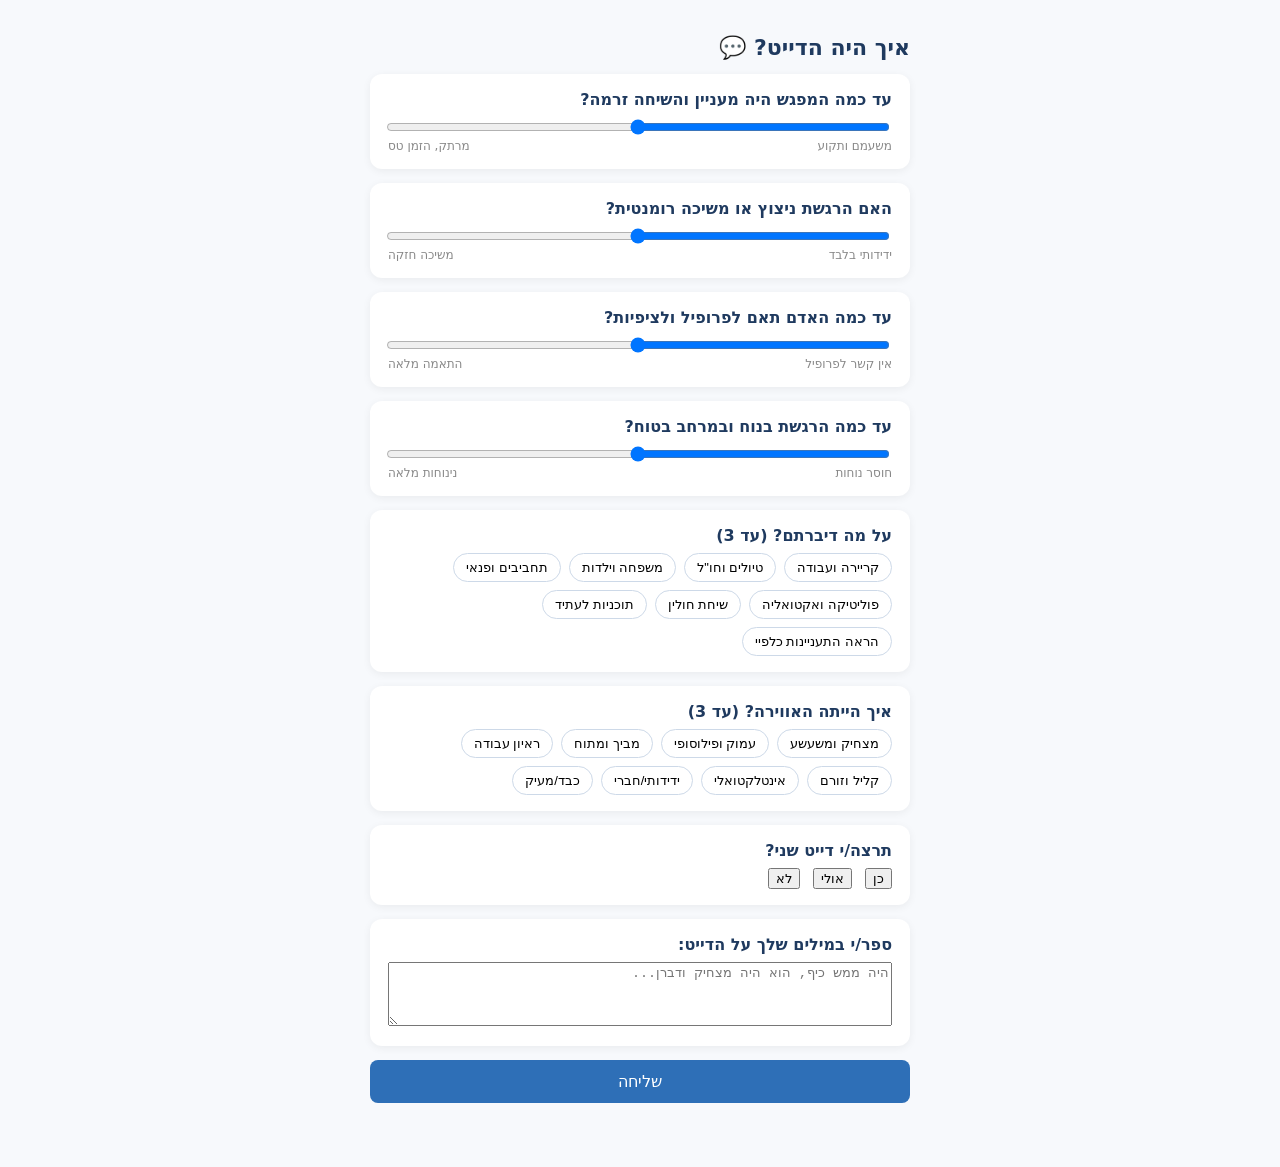
==== questionnaire/vibe_form.html @ 15d303ac "Add A-MORE skeleton: FastAPI pipeline, Chrome extension, Vibe questionnaire, dashboard, evaluation &" ====
<!DOCTYPE html>
<html lang="he" dir="rtl">
<head>
  <meta charset="utf-8" />
  <meta name="viewport" content="width=device-width, initial-scale=1" />
  <title>שאלון Vibe - A-MORE</title>
  <style>
    body { font-family: system-ui, "Segoe UI", sans-serif; max-width: 540px;
           margin: 0 auto; padding: 20px; color: #1f3a5f; background: #f7f9fc; }
    h1 { font-size: 22px; }
    .card { background: #fff; border-radius: 12px; padding: 16px 18px;
            margin-bottom: 14px; box-shadow: 0 2px 8px rgba(0,0,0,.06); }
    label.q { font-weight: 600; display: block; margin-bottom: 8px; }
    input[type="range"] { width: 100%; }
    .ends { display: flex; justify-content: space-between; font-size: 12px; color: #888; }
    .tags { display: flex; flex-wrap: wrap; gap: 8px; }
    .tags button { border: 1px solid #cdd9e8; background: #fff; border-radius: 999px;
                   padding: 6px 12px; cursor: pointer; font-size: 13px; }
    .tags button.on { background: #2e6fb7; color: #fff; border-color: #2e6fb7; }
    textarea { width: 100%; box-sizing: border-box; min-height: 64px; }
    .intent button { margin-inline-end: 8px; }
    #submit { background: #2e6fb7; color: #fff; border: 0; border-radius: 8px;
              padding: 12px 18px; font-size: 16px; cursor: pointer; width: 100%; }
    #status { text-align: center; margin-top: 10px; min-height: 18px; }
  </style>
</head>
<body>
  <h1>איך היה הדייט? 💬</h1>

  <div class="card">
    <label class="q">עד כמה המפגש היה מעניין והשיחה זרמה?</label>
    <input type="range" id="interest_flow" min="0" max="100" value="50" />
    <div class="ends"><span>משעמם ותקוע</span><span>מרתק, הזמן טס</span></div>
  </div>

  <div class="card">
    <label class="q">האם הרגשת ניצוץ או משיכה רומנטית?</label>
    <input type="range" id="attraction" min="0" max="100" value="50" />
    <div class="ends"><span>ידידותי בלבד</span><span>משיכה חזקה</span></div>
  </div>

  <div class="card">
    <label class="q">עד כמה האדם תאם לפרופיל ולציפיות?</label>
    <input type="range" id="reality_match" min="0" max="100" value="50" />
    <div class="ends"><span>אין קשר לפרופיל</span><span>התאמה מלאה</span></div>
  </div>

  <div class="card">
    <label class="q">עד כמה הרגשת בנוח ובמרחב בטוח?</label>
    <input type="range" id="comfort" min="0" max="100" value="50" />
    <div class="ends"><span>חוסר נוחות</span><span>נינוחות מלאה</span></div>
  </div>

  <div class="card">
    <label class="q">על מה דיברתם? (עד 3)</label>
    <div class="tags" id="topic_tags"></div>
  </div>

  <div class="card">
    <label class="q">איך הייתה האווירה? (עד 3)</label>
    <div class="tags" id="vibe_tags"></div>
  </div>

  <div class="card intent">
    <label class="q">תרצה/י דייט שני?</label>
    <button data-intent="yes">כן</button>
    <button data-intent="maybe">אולי</button>
    <button data-intent="no">לא</button>
  </div>

  <div class="card">
    <label class="q">ספר/י במילים שלך על הדייט:</label>
    <textarea id="free_text" placeholder="היה ממש כיף, הוא היה מצחיק ודברן..."></textarea>
  </div>

  <button id="submit">שליחה</button>
  <p id="status"></p>

  <script src="vibe_form.js"></script>
</body>
</html>
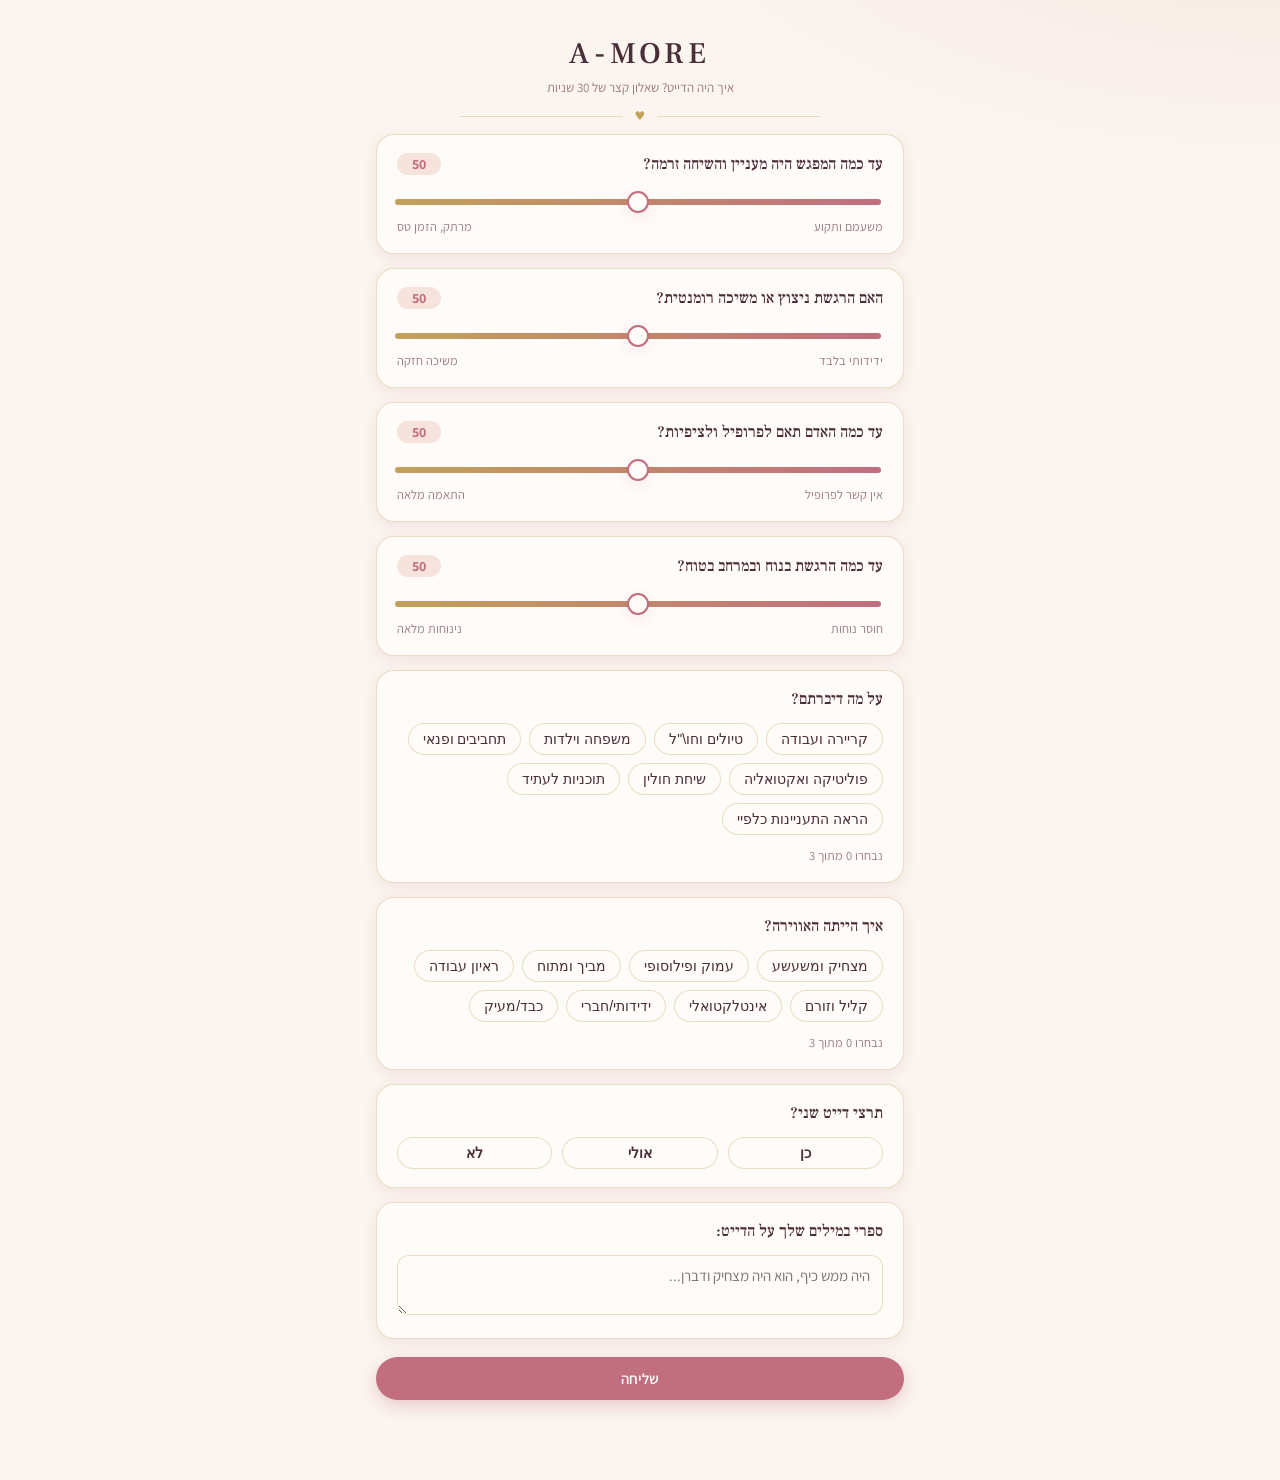
==== commit bf3a8885: "feat(questionnaire): restyle in vintage rose-gold theme, live slider values and clearer tags" ====
--- a/questionnaire/vibe_form.html
+++ b/questionnaire/vibe_form.html
@@ -3,78 +3,92 @@
 <head>
   <meta charset="utf-8" />
   <meta name="viewport" content="width=device-width, initial-scale=1" />
-  <title>שאלון Vibe - A-MORE</title>
+  <title>שאלון Vibe — A-MORE</title>
+
+  <link rel="preconnect" href="https://fonts.googleapis.com" />
+  <link rel="preconnect" href="https://fonts.gstatic.com" crossorigin />
+  <link href="https://fonts.googleapis.com/css2?family=Assistant:wght@400;600;700&family=Frank+Ruhl+Libre:wght@400;500;700&display=swap" rel="stylesheet" />
+
+  <link rel="stylesheet" href="../assets/theme.css" />
   <style>
-    body { font-family: system-ui, "Segoe UI", sans-serif; max-width: 540px;
-           margin: 0 auto; padding: 20px; color: #1f3a5f; background: #f7f9fc; }
-    h1 { font-size: 22px; }
-    .card { background: #fff; border-radius: 12px; padding: 16px 18px;
-            margin-bottom: 14px; box-shadow: 0 2px 8px rgba(0,0,0,.06); }
-    label.q { font-weight: 600; display: block; margin-bottom: 8px; }
-    input[type="range"] { width: 100%; }
-    .ends { display: flex; justify-content: space-between; font-size: 12px; color: #888; }
+    main { max-width: 560px; margin: 0 auto; padding: 4px 16px 36px; }
+    .card { margin-bottom: 14px; }
+    .q { font-family: var(--serif); font-weight: 500; font-size: 16px; color: var(--ink);
+         display: flex; align-items: center; justify-content: space-between; gap: 10px; margin-bottom: 14px; }
+    .val { font-family: var(--sans); font-weight: 700; font-size: 14px; color: var(--rose);
+           background: var(--blush); border-radius: var(--r-pill); padding: 2px 12px; min-width: 44px; text-align: center; }
+    .ends { display: flex; justify-content: space-between; font-size: 12.5px; color: var(--mauve); margin-top: 8px; }
     .tags { display: flex; flex-wrap: wrap; gap: 8px; }
-    .tags button { border: 1px solid #cdd9e8; background: #fff; border-radius: 999px;
-                   padding: 6px 12px; cursor: pointer; font-size: 13px; }
-    .tags button.on { background: #2e6fb7; color: #fff; border-color: #2e6fb7; }
-    textarea { width: 100%; box-sizing: border-box; min-height: 64px; }
-    .intent button { margin-inline-end: 8px; }
-    #submit { background: #2e6fb7; color: #fff; border: 0; border-radius: 8px;
-              padding: 12px 18px; font-size: 16px; cursor: pointer; width: 100%; }
-    #status { text-align: center; margin-top: 10px; min-height: 18px; }
+    .counter { font-size: 12.5px; color: var(--mauve); margin-top: 12px; }
+    .intent-row { display: flex; gap: 10px; }
+    .intent-row .pill { flex: 1; text-align: center; font-weight: 600; }
+    #submit { width: 100%; margin-top: 4px; }
+    #status { text-align: center; margin-top: 12px; min-height: 18px; font-size: 14px; }
+    #status.ok { color: var(--rose-deep); }
+    #status.err { color: #9b3b46; }
   </style>
 </head>
 <body>
-  <h1>איך היה הדייט? 💬</h1>
+  <header class="amore-header">
+    <h1 class="amore-wordmark">A-MORE</h1>
+    <p class="amore-tagline">איך היה הדייט? שאלון קצר של 30 שניות</p>
+    <div class="rule"><span class="heart">&#9829;</span></div>
+  </header>
 
-  <div class="card">
-    <label class="q">עד כמה המפגש היה מעניין והשיחה זרמה?</label>
-    <input type="range" id="interest_flow" min="0" max="100" value="50" />
-    <div class="ends"><span>משעמם ותקוע</span><span>מרתק, הזמן טס</span></div>
-  </div>
+  <main>
+    <div class="card">
+      <label class="q" for="interest_flow">עד כמה המפגש היה מעניין והשיחה זרמה?<span class="val" id="interest_flow_val">50</span></label>
+      <input type="range" class="vas" id="interest_flow" min="0" max="100" value="50" />
+      <div class="ends"><span>משעמם ותקוע</span><span>מרתק, הזמן טס</span></div>
+    </div>
 
-  <div class="card">
-    <label class="q">האם הרגשת ניצוץ או משיכה רומנטית?</label>
-    <input type="range" id="attraction" min="0" max="100" value="50" />
-    <div class="ends"><span>ידידותי בלבד</span><span>משיכה חזקה</span></div>
-  </div>
+    <div class="card">
+      <label class="q" for="attraction">האם הרגשת ניצוץ או משיכה רומנטית?<span class="val" id="attraction_val">50</span></label>
+      <input type="range" class="vas" id="attraction" min="0" max="100" value="50" />
+      <div class="ends"><span>ידידותי בלבד</span><span>משיכה חזקה</span></div>
+    </div>
 
-  <div class="card">
-    <label class="q">עד כמה האדם תאם לפרופיל ולציפיות?</label>
-    <input type="range" id="reality_match" min="0" max="100" value="50" />
-    <div class="ends"><span>אין קשר לפרופיל</span><span>התאמה מלאה</span></div>
-  </div>
+    <div class="card">
+      <label class="q" for="reality_match">עד כמה האדם תאם לפרופיל ולציפיות?<span class="val" id="reality_match_val">50</span></label>
+      <input type="range" class="vas" id="reality_match" min="0" max="100" value="50" />
+      <div class="ends"><span>אין קשר לפרופיל</span><span>התאמה מלאה</span></div>
+    </div>
 
-  <div class="card">
-    <label class="q">עד כמה הרגשת בנוח ובמרחב בטוח?</label>
-    <input type="range" id="comfort" min="0" max="100" value="50" />
-    <div class="ends"><span>חוסר נוחות</span><span>נינוחות מלאה</span></div>
-  </div>
+    <div class="card">
+      <label class="q" for="comfort">עד כמה הרגשת בנוח ובמרחב בטוח?<span class="val" id="comfort_val">50</span></label>
+      <input type="range" class="vas" id="comfort" min="0" max="100" value="50" />
+      <div class="ends"><span>חוסר נוחות</span><span>נינוחות מלאה</span></div>
+    </div>
 
-  <div class="card">
-    <label class="q">על מה דיברתם? (עד 3)</label>
-    <div class="tags" id="topic_tags"></div>
-  </div>
+    <div class="card">
+      <label class="q">על מה דיברתם?</label>
+      <div class="tags" id="topic_tags"></div>
+      <div class="counter" id="topic_counter"></div>
+    </div>
 
-  <div class="card">
-    <label class="q">איך הייתה האווירה? (עד 3)</label>
-    <div class="tags" id="vibe_tags"></div>
-  </div>
+    <div class="card">
+      <label class="q">איך הייתה האווירה?</label>
+      <div class="tags" id="vibe_tags"></div>
+      <div class="counter" id="vibe_counter"></div>
+    </div>
 
-  <div class="card intent">
-    <label class="q">תרצה/י דייט שני?</label>
-    <button data-intent="yes">כן</button>
-    <button data-intent="maybe">אולי</button>
-    <button data-intent="no">לא</button>
-  </div>
+    <div class="card">
+      <label class="q">תרצי דייט שני?</label>
+      <div class="intent-row">
+        <button class="pill" data-intent="yes">כן</button>
+        <button class="pill" data-intent="maybe">אולי</button>
+        <button class="pill" data-intent="no">לא</button>
+      </div>
+    </div>
 
-  <div class="card">
-    <label class="q">ספר/י במילים שלך על הדייט:</label>
-    <textarea id="free_text" placeholder="היה ממש כיף, הוא היה מצחיק ודברן..."></textarea>
-  </div>
+    <div class="card">
+      <label class="q" for="free_text">ספרי במילים שלך על הדייט:</label>
+      <textarea id="free_text" placeholder="היה ממש כיף, הוא היה מצחיק ודברן..."></textarea>
+    </div>
 
-  <button id="submit">שליחה</button>
-  <p id="status"></p>
+    <button id="submit" class="btn btn-rose">שליחה</button>
+    <p id="status"></p>
+  </main>
 
   <script src="vibe_form.js"></script>
 </body>
--- a/assets/theme.css
+++ b/assets/theme.css
@@ -0,0 +1,218 @@
+/* A-MORE shared design language — a "vintage love letter": warm ivory paper,
+   antique-gold hairlines, dusty rose, deep-plum ink. Imported by the dashboard
+   and the questionnaire; the extension popup mirrors these same values. The two
+   fonts (Frank Ruhl Libre for display, Assistant for body) are loaded with a
+   <link> in each page so both Hebrew and Latin text share one voice. */
+
+:root {
+  /* palette — 6 colors */
+  --ivory: #fbf4ef;          /* page background, warm paper */
+  --blush: #f6e3dc;          /* soft pink surface tint */
+  --surface: #fffbf8;        /* card surface, warm white */
+  --rose: #c16e7f;           /* primary action / accent */
+  --rose-deep: #a0506a;      /* hover / pressed */
+  --gold: #c2a15a;           /* antique-gold accent + hairlines */
+  --gold-line: rgba(194, 161, 90, 0.34);
+  --ink: #4a2e3a;            /* text, deep plum (softer than black) */
+  --mauve: #9a7c86;          /* secondary / muted text */
+  --slate: #7e8ba3;          /* cool tone, used only for negative data */
+
+  /* type */
+  --serif: "Frank Ruhl Libre", Georgia, "Times New Roman", serif;
+  --sans: "Assistant", system-ui, -apple-system, "Segoe UI", sans-serif;
+
+  /* shape + depth */
+  --r: 18px;
+  --r-sm: 12px;
+  --r-pill: 999px;
+  --shadow: 0 10px 30px rgba(160, 80, 106, 0.10);
+  --shadow-sm: 0 4px 14px rgba(160, 80, 106, 0.10);
+}
+
+* { box-sizing: border-box; }
+
+body {
+  margin: 0;
+  font-family: var(--sans);
+  color: var(--ink);
+  background:
+    radial-gradient(1100px 560px at 100% -12%, var(--blush), transparent 60%),
+    var(--ivory);
+  -webkit-font-smoothing: antialiased;
+}
+
+/* ---- page header / wordmark ---------------------------------------------- */
+.amore-header { text-align: center; padding: 34px 20px 8px; }
+.amore-wordmark {
+  font-family: var(--serif);
+  font-weight: 500;
+  letter-spacing: 0.14em;
+  font-size: 30px;
+  margin: 0;
+  color: var(--ink);
+}
+.amore-tagline { font-size: 13px; color: var(--mauve); margin: 6px 0 0; }
+
+/* ---- signature element: gold hairline divider with a centered heart ------ */
+.rule {
+  display: flex;
+  align-items: center;
+  gap: 12px;
+  max-width: 360px;
+  margin: 14px auto 0;
+  color: var(--gold);
+}
+.rule::before, .rule::after {
+  content: "";
+  flex: 1;
+  height: 1px;
+  background: var(--gold-line);
+}
+.rule .heart { font-size: 12px; line-height: 1; }
+
+/* ---- cards --------------------------------------------------------------- */
+.card {
+  background: var(--surface);
+  border: 1px solid var(--gold-line);
+  border-radius: var(--r);
+  padding: 18px 20px;
+  box-shadow: var(--shadow-sm);
+}
+.card-title {
+  font-family: var(--serif);
+  font-weight: 500;
+  font-size: 17px;
+  color: var(--ink);
+  margin: 0 0 14px;
+  display: flex;
+  align-items: center;
+  gap: 8px;
+}
+.card-title::before { content: "\276E"; color: var(--gold); font-size: 13px; }
+
+/* ---- buttons ------------------------------------------------------------- */
+.btn {
+  font-family: var(--sans);
+  font-size: 15px;
+  font-weight: 600;
+  border: 0;
+  border-radius: var(--r-pill);
+  padding: 12px 22px;
+  cursor: pointer;
+  transition: transform 0.08s ease, background 0.2s ease;
+}
+.btn:active { transform: scale(0.98); }
+.btn-rose {
+  background: var(--rose);
+  color: #fff;
+  box-shadow: 0 6px 16px rgba(193, 110, 127, 0.30);
+}
+.btn-rose:hover { background: var(--rose-deep); }
+.btn-ghost {
+  background: transparent;
+  color: var(--rose-deep);
+  border: 1px solid var(--gold-line);
+}
+.btn-ghost:hover { background: var(--blush); }
+
+/* ---- insight list (love-letter style) ------------------------------------ */
+.insights { list-style: none; margin: 0; padding: 0; }
+.insights li {
+  position: relative;
+  padding-inline-start: 24px;
+  margin-bottom: 10px;
+  line-height: 1.6;
+  font-size: 15px;
+}
+.insights li::before {
+  content: "\2665";                 /* heart */
+  position: absolute;
+  inset-inline-start: 0;
+  top: 1px;
+  color: var(--rose);
+  font-size: 13px;
+}
+
+/* ---- selectable tag pills ------------------------------------------------ */
+.pill {
+  border: 1px solid var(--gold-line);
+  background: var(--surface);
+  color: var(--ink);
+  border-radius: var(--r-pill);
+  padding: 7px 14px;
+  font-size: 14px;
+  cursor: pointer;
+  transition: border-color 0.15s ease, background 0.15s ease, color 0.15s ease;
+}
+.pill:hover { border-color: var(--rose); }
+.pill.on { background: var(--rose); color: #fff; border-color: var(--rose); }
+
+/* ---- VAS range sliders (rose-gold track) --------------------------------- */
+input[type="range"].vas {
+  -webkit-appearance: none;
+  appearance: none;
+  width: 100%;
+  height: 6px;
+  border-radius: var(--r-pill);
+  background: linear-gradient(90deg, var(--gold), var(--rose));
+  outline: none;
+}
+input[type="range"].vas::-webkit-slider-thumb {
+  -webkit-appearance: none;
+  width: 22px; height: 22px;
+  border-radius: 50%;
+  background: var(--surface);
+  border: 2px solid var(--rose);
+  box-shadow: var(--shadow-sm);
+  cursor: pointer;
+}
+input[type="range"].vas::-moz-range-thumb {
+  width: 22px; height: 22px;
+  border-radius: 50%;
+  background: var(--surface);
+  border: 2px solid var(--rose);
+  cursor: pointer;
+}
+
+/* ---- text fields --------------------------------------------------------- */
+textarea, input[type="text"] {
+  font-family: var(--sans);
+  font-size: 15px;
+  color: var(--ink);
+  background: var(--surface);
+  border: 1px solid var(--gold-line);
+  border-radius: var(--r-sm);
+  padding: 10px 12px;
+  width: 100%;
+}
+textarea:focus, input[type="text"]:focus {
+  outline: none;
+  border-color: var(--rose);
+  box-shadow: 0 0 0 3px rgba(193, 110, 127, 0.14);
+}
+
+/* ---- loading / error banners --------------------------------------------- */
+.banner { border-radius: var(--r); padding: 16px 18px; font-size: 14px; line-height: 1.6; }
+.banner.loading { background: var(--blush); color: var(--rose-deep); }
+.banner.error { background: #f7e0e0; color: #9b3b46; }
+.banner code { background: rgba(74, 46, 58, 0.07); padding: 1px 5px; border-radius: 4px; }
+
+/* ---- shared spinner ------------------------------------------------------ */
+.spinner {
+  display: inline-block;
+  width: 14px; height: 14px;
+  border: 2px solid var(--gold-line);
+  border-top-color: var(--rose);
+  border-radius: 50%;
+  animation: amore-spin 0.8s linear infinite;
+  vertical-align: middle;
+  margin-inline-end: 8px;
+}
+@keyframes amore-spin { to { transform: rotate(360deg); } }
+
+/* ---- empty-state note ---------------------------------------------------- */
+.empty { color: var(--mauve); font-size: 13px; }
+
+@media (prefers-reduced-motion: reduce) {
+  *, *::before, *::after { animation: none !important; transition: none !important; }
+}
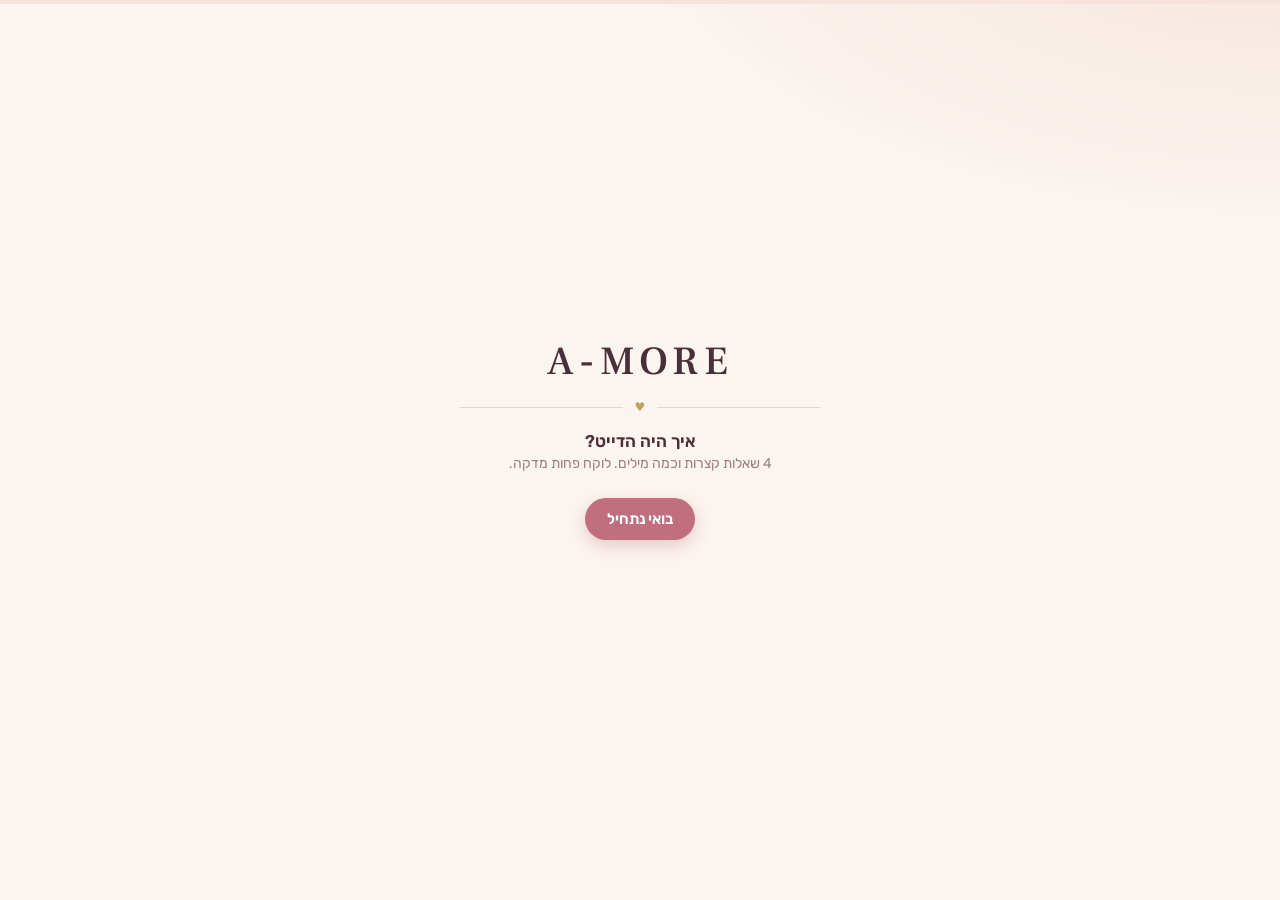
==== commit 9ed0013d: "feat(ui): multi-step questionnaire wizard, Rubik font, dashboard reveal animations" ====
--- a/questionnaire/vibe_form.html
+++ b/questionnaire/vibe_form.html
@@ -7,88 +7,135 @@
 
   <link rel="preconnect" href="https://fonts.googleapis.com" />
   <link rel="preconnect" href="https://fonts.gstatic.com" crossorigin />
-  <link href="https://fonts.googleapis.com/css2?family=Assistant:wght@400;600;700&family=Frank+Ruhl+Libre:wght@400;500;700&display=swap" rel="stylesheet" />
+  <link href="https://fonts.googleapis.com/css2?family=Rubik:wght@400;500;600;700&family=Frank+Ruhl+Libre:wght@500;700&display=swap" rel="stylesheet" />
 
   <link rel="stylesheet" href="../assets/theme.css" />
   <style>
-    main { max-width: 560px; margin: 0 auto; padding: 4px 16px 36px; }
-    .card { margin-bottom: 14px; }
-    .q { font-family: var(--serif); font-weight: 500; font-size: 16px; color: var(--ink);
-         display: flex; align-items: center; justify-content: space-between; gap: 10px; margin-bottom: 14px; }
-    .val { font-family: var(--sans); font-weight: 700; font-size: 14px; color: var(--rose);
-           background: var(--blush); border-radius: var(--r-pill); padding: 2px 12px; min-width: 44px; text-align: center; }
-    .ends { display: flex; justify-content: space-between; font-size: 12.5px; color: var(--mauve); margin-top: 8px; }
-    .tags { display: flex; flex-wrap: wrap; gap: 8px; }
-    .counter { font-size: 12.5px; color: var(--mauve); margin-top: 12px; }
-    .intent-row { display: flex; gap: 10px; }
-    .intent-row .pill { flex: 1; text-align: center; font-weight: 600; }
-    #submit { width: 100%; margin-top: 4px; }
-    #status { text-align: center; margin-top: 12px; min-height: 18px; font-size: 14px; }
-    #status.ok { color: var(--rose-deep); }
-    #status.err { color: #9b3b46; }
+    .progress { position: sticky; top: 0; height: 4px; background: var(--blush); z-index: 5; }
+    .progress-fill { height: 100%; width: 0; background: linear-gradient(90deg, var(--gold), var(--rose));
+                     transition: width 0.35s ease; }
+    .wizard { max-width: 520px; margin: 0 auto; padding: 0 22px 28px;
+              min-height: calc(100vh - 4px); display: flex; flex-direction: column; justify-content: center; }
+    .step { display: none; }
+    .step.is-active { display: block; animation: amore-rise 0.38s ease both; }
+
+    .step-q { font-weight: 600; font-size: 22px; line-height: 1.45; color: var(--ink); margin: 0 0 6px; }
+    .step-hint { font-size: 14px; color: var(--mauve); margin: 0 0 24px; }
+    .val { font-weight: 700; font-size: 15px; color: var(--rose); background: var(--blush);
+           border-radius: var(--r-pill); padding: 3px 14px; display: inline-block; min-width: 46px; text-align: center; }
+    .ends { display: flex; justify-content: space-between; font-size: 13px; color: var(--mauve); margin-top: 10px; }
+    .tags { display: flex; flex-wrap: wrap; gap: 9px; }
+    .counter { font-size: 13px; color: var(--mauve); margin-top: 14px; }
+    .intent-col { display: flex; flex-direction: column; gap: 10px; }
+    .intent-col .pill { text-align: center; font-weight: 600; font-size: 16px; padding: 13px; }
+
+    .nav { display: flex; align-items: center; gap: 10px; margin-top: 30px; }
+    .nav .spacer { flex: 1; }
+    .btn-back { background: transparent; border: 0; color: var(--mauve); font-family: var(--sans);
+                font-size: 15px; cursor: pointer; padding: 8px; }
+    .btn-back:hover { color: var(--rose-deep); }
+
+    .welcome { text-align: center; }
+    .welcome .amore-wordmark { font-size: 40px; }
+    .welcome .lead { font-size: 17px; color: var(--ink); margin: 18px 0 4px; font-weight: 600; }
+    .welcome .sub { font-size: 14px; color: var(--mauve); margin: 0 0 26px; }
+    .done { text-align: center; }
+    .done .big-heart { font-size: 46px; color: var(--rose); line-height: 1; }
+    .done h2 { font-weight: 700; font-size: 24px; color: var(--ink); margin: 14px 0 8px; }
+    .done p { font-size: 15px; color: var(--mauve); margin: 0; }
+    .done .tags-found { color: var(--rose-deep); font-weight: 600; }
   </style>
 </head>
 <body>
-  <header class="amore-header">
-    <h1 class="amore-wordmark">A-MORE</h1>
-    <p class="amore-tagline">איך היה הדייט? שאלון קצר של 30 שניות</p>
-    <div class="rule"><span class="heart">&#9829;</span></div>
-  </header>
+  <div class="progress"><div class="progress-fill" id="progress"></div></div>
 
-  <main>
-    <div class="card">
-      <label class="q" for="interest_flow">עד כמה המפגש היה מעניין והשיחה זרמה?<span class="val" id="interest_flow_val">50</span></label>
+  <div class="wizard" id="wizard">
+
+    <section class="step is-active welcome" data-step="welcome">
+      <h1 class="amore-wordmark">A-MORE</h1>
+      <div class="rule"><span class="heart">&#9829;</span></div>
+      <p class="lead">איך היה הדייט?</p>
+      <p class="sub">4 שאלות קצרות וכמה מילים. לוקח פחות מדקה.</p>
+      <button class="btn btn-rose" data-action="start">בואי נתחיל</button>
+    </section>
+
+    <section class="step" data-step="q">
+      <p class="step-q">עד כמה המפגש היה מעניין והשיחה זרמה?</p>
+      <p class="step-hint">גררי כדי לדרג</p>
+      <div style="text-align:center;margin-bottom:14px;"><span class="val" id="interest_flow_val">50</span></div>
       <input type="range" class="vas" id="interest_flow" min="0" max="100" value="50" />
       <div class="ends"><span>משעמם ותקוע</span><span>מרתק, הזמן טס</span></div>
-    </div>
+      <div class="nav"><button class="btn-back" data-action="back">← חזרה</button><span class="spacer"></span><button class="btn btn-rose" data-action="next">הבא</button></div>
+    </section>
 
-    <div class="card">
-      <label class="q" for="attraction">האם הרגשת ניצוץ או משיכה רומנטית?<span class="val" id="attraction_val">50</span></label>
+    <section class="step" data-step="q">
+      <p class="step-q">האם הרגשת ניצוץ או משיכה רומנטית?</p>
+      <p class="step-hint">גררי כדי לדרג</p>
+      <div style="text-align:center;margin-bottom:14px;"><span class="val" id="attraction_val">50</span></div>
       <input type="range" class="vas" id="attraction" min="0" max="100" value="50" />
       <div class="ends"><span>ידידותי בלבד</span><span>משיכה חזקה</span></div>
-    </div>
+      <div class="nav"><button class="btn-back" data-action="back">← חזרה</button><span class="spacer"></span><button class="btn btn-rose" data-action="next">הבא</button></div>
+    </section>
 
-    <div class="card">
-      <label class="q" for="reality_match">עד כמה האדם תאם לפרופיל ולציפיות?<span class="val" id="reality_match_val">50</span></label>
+    <section class="step" data-step="q">
+      <p class="step-q">עד כמה האדם תאם לפרופיל ולציפיות?</p>
+      <p class="step-hint">גררי כדי לדרג</p>
+      <div style="text-align:center;margin-bottom:14px;"><span class="val" id="reality_match_val">50</span></div>
       <input type="range" class="vas" id="reality_match" min="0" max="100" value="50" />
       <div class="ends"><span>אין קשר לפרופיל</span><span>התאמה מלאה</span></div>
-    </div>
+      <div class="nav"><button class="btn-back" data-action="back">← חזרה</button><span class="spacer"></span><button class="btn btn-rose" data-action="next">הבא</button></div>
+    </section>
 
-    <div class="card">
-      <label class="q" for="comfort">עד כמה הרגשת בנוח ובמרחב בטוח?<span class="val" id="comfort_val">50</span></label>
+    <section class="step" data-step="q">
+      <p class="step-q">עד כמה הרגשת בנוח ובמרחב בטוח?</p>
+      <p class="step-hint">גררי כדי לדרג</p>
+      <div style="text-align:center;margin-bottom:14px;"><span class="val" id="comfort_val">50</span></div>
       <input type="range" class="vas" id="comfort" min="0" max="100" value="50" />
       <div class="ends"><span>חוסר נוחות</span><span>נינוחות מלאה</span></div>
-    </div>
+      <div class="nav"><button class="btn-back" data-action="back">← חזרה</button><span class="spacer"></span><button class="btn btn-rose" data-action="next">הבא</button></div>
+    </section>
 
-    <div class="card">
-      <label class="q">על מה דיברתם?</label>
+    <section class="step" data-step="topics">
+      <p class="step-q">על מה דיברתם?</p>
+      <p class="step-hint">אפשר לבחור עד 3</p>
       <div class="tags" id="topic_tags"></div>
       <div class="counter" id="topic_counter"></div>
-    </div>
+      <div class="nav"><button class="btn-back" data-action="back">← חזרה</button><span class="spacer"></span><button class="btn btn-rose" data-action="next">הבא</button></div>
+    </section>
 
-    <div class="card">
-      <label class="q">איך הייתה האווירה?</label>
+    <section class="step" data-step="vibe">
+      <p class="step-q">איך הייתה האווירה?</p>
+      <p class="step-hint">אפשר לבחור עד 3</p>
       <div class="tags" id="vibe_tags"></div>
       <div class="counter" id="vibe_counter"></div>
-    </div>
+      <div class="nav"><button class="btn-back" data-action="back">← חזרה</button><span class="spacer"></span><button class="btn btn-rose" data-action="next">הבא</button></div>
+    </section>
 
-    <div class="card">
-      <label class="q">תרצי דייט שני?</label>
-      <div class="intent-row">
+    <section class="step" data-step="intent">
+      <p class="step-q">תרצי דייט שני?</p>
+      <p class="step-hint">בחרי אחת</p>
+      <div class="intent-col">
         <button class="pill" data-intent="yes">כן</button>
         <button class="pill" data-intent="maybe">אולי</button>
         <button class="pill" data-intent="no">לא</button>
       </div>
-    </div>
+      <div class="nav"><button class="btn-back" data-action="back">← חזרה</button></div>
+    </section>
 
-    <div class="card">
-      <label class="q" for="free_text">ספרי במילים שלך על הדייט:</label>
+    <section class="step" data-step="free_text">
+      <p class="step-q">ספרי במילים שלך על הדייט</p>
+      <p class="step-hint">משפט או שניים, חופשי לגמרי</p>
       <textarea id="free_text" placeholder="היה ממש כיף, הוא היה מצחיק ודברן..."></textarea>
-    </div>
+      <div class="nav"><button class="btn-back" data-action="back">← חזרה</button><span class="spacer"></span><button class="btn btn-rose" id="submit" data-action="submit">שליחה</button></div>
+    </section>
 
-    <button id="submit" class="btn btn-rose">שליחה</button>
-    <p id="status"></p>
-  </main>
+    <section class="step done" data-step="done">
+      <div class="big-heart">&#9829;</div>
+      <h2>תודה!</h2>
+      <p id="done_msg">הדייט נשמר. נדייק לך את ההמלצות.</p>
+    </section>
+
+  </div>
 
   <script src="vibe_form.js"></script>
 </body>
--- a/assets/theme.css
+++ b/assets/theme.css
@@ -19,7 +19,7 @@
 
   /* type */
   --serif: "Frank Ruhl Libre", Georgia, "Times New Roman", serif;
-  --sans: "Assistant", system-ui, -apple-system, "Segoe UI", sans-serif;
+  --sans: "Rubik", system-ui, -apple-system, "Segoe UI", sans-serif;
 
   /* shape + depth */
   --r: 18px;
@@ -79,8 +79,8 @@
   box-shadow: var(--shadow-sm);
 }
 .card-title {
-  font-family: var(--serif);
-  font-weight: 500;
+  font-family: var(--sans);
+  font-weight: 600;
   font-size: 17px;
   color: var(--ink);
   margin: 0 0 14px;
@@ -210,6 +210,12 @@
 }
 @keyframes amore-spin { to { transform: rotate(360deg); } }
 
+/* ---- reusable entrance animation (cards, steps) ------------------------- */
+@keyframes amore-rise {
+  from { opacity: 0; transform: translateY(14px); }
+  to   { opacity: 1; transform: none; }
+}
+
 /* ---- empty-state note ---------------------------------------------------- */
 .empty { color: var(--mauve); font-size: 13px; }
 
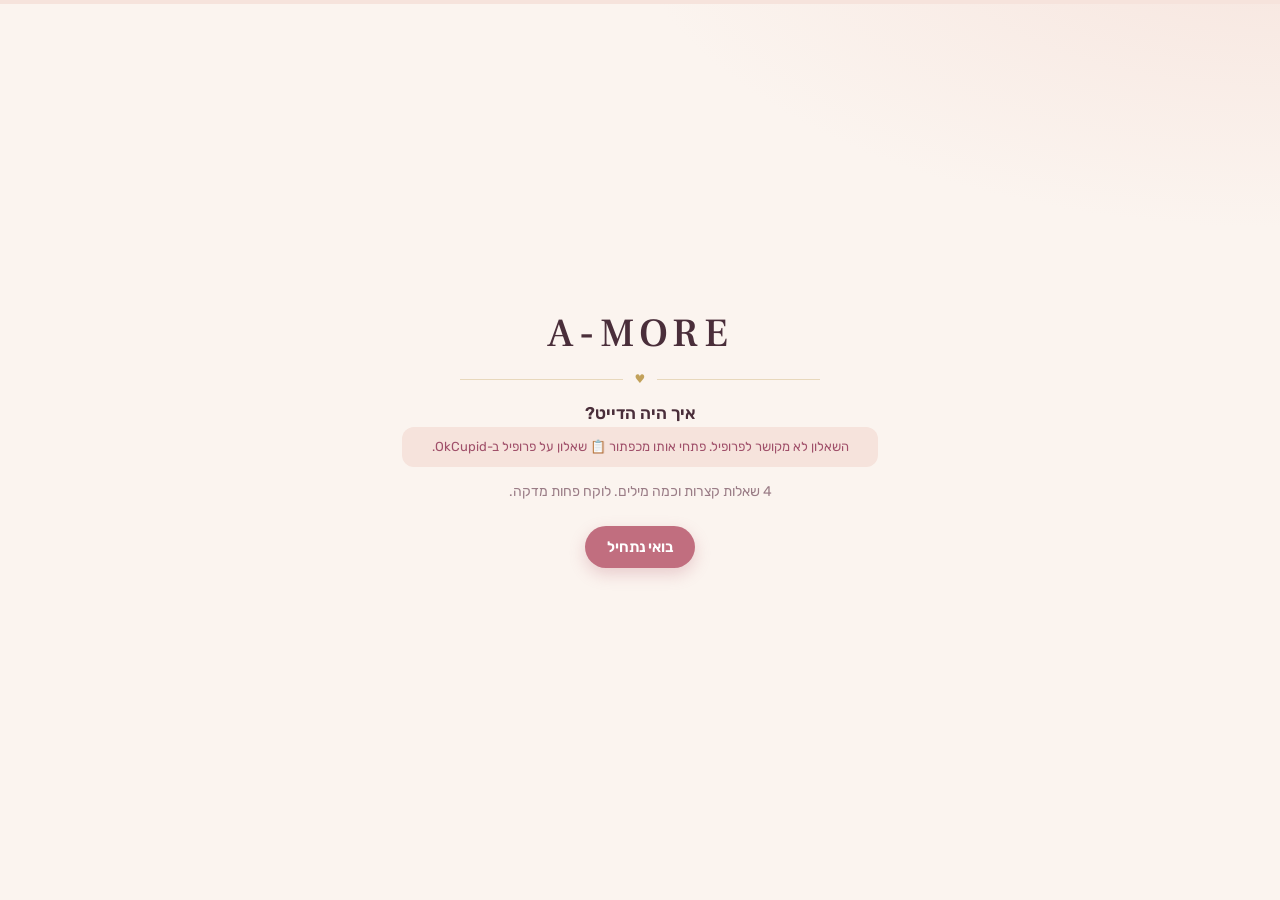
==== commit a106fd2c: "fix(extension): hide dev URLs and link questionnaire to OkCupid profile Remove API/web fields from p" ====
--- a/questionnaire/vibe_form.html
+++ b/questionnaire/vibe_form.html
@@ -44,6 +44,12 @@
     .done h2 { font-weight: 700; font-size: 24px; color: var(--ink); margin: 14px 0 8px; }
     .done p { font-size: 15px; color: var(--mauve); margin: 0; }
     .done .tags-found { color: var(--rose-deep); font-weight: 600; }
+    .form-error { margin-top: 12px; padding: 10px 12px; border-radius: var(--r-sm);
+                  background: #f7e0e0; color: #9b3b46; font-size: 14px; }
+    .profile-context { font-size: 13px; color: var(--mauve); margin: 0 0 16px; line-height: 1.5; }
+    .profile-context--warn { color: var(--rose-deep); background: var(--blush);
+                             border-radius: var(--r-sm); padding: 10px 12px; }
+    .profile-context .pill { cursor: default; font-size: 12px; margin: 2px; }
   </style>
 </head>
 <body>
@@ -55,44 +61,45 @@
       <h1 class="amore-wordmark">A-MORE</h1>
       <div class="rule"><span class="heart">&#9829;</span></div>
       <p class="lead">איך היה הדייט?</p>
+      <div id="profile_context" class="profile-context"></div>
       <p class="sub">4 שאלות קצרות וכמה מילים. לוקח פחות מדקה.</p>
-      <button class="btn btn-rose" data-action="start">בואי נתחיל</button>
+      <button class="btn btn-rose" data-action="start" aria-label="התחלת השאלון">בואי נתחיל</button>
     </section>
 
     <section class="step" data-step="q">
       <p class="step-q">עד כמה המפגש היה מעניין והשיחה זרמה?</p>
       <p class="step-hint">גררי כדי לדרג</p>
       <div style="text-align:center;margin-bottom:14px;"><span class="val" id="interest_flow_val">50</span></div>
-      <input type="range" class="vas" id="interest_flow" min="0" max="100" value="50" />
+      <input type="range" class="vas" id="interest_flow" min="0" max="100" value="50" aria-label="עניין וזרימת שיחה" />
       <div class="ends"><span>משעמם ותקוע</span><span>מרתק, הזמן טס</span></div>
-      <div class="nav"><button class="btn-back" data-action="back">← חזרה</button><span class="spacer"></span><button class="btn btn-rose" data-action="next">הבא</button></div>
+      <div class="nav"><button class="btn-back" data-action="back" aria-label="חזרה לשלב הקודם">← חזרה</button><span class="spacer"></span><button class="btn btn-rose" data-action="next" aria-label="מעבר לשאלה הבאה">הבא</button></div>
     </section>
 
     <section class="step" data-step="q">
       <p class="step-q">האם הרגשת ניצוץ או משיכה רומנטית?</p>
       <p class="step-hint">גררי כדי לדרג</p>
       <div style="text-align:center;margin-bottom:14px;"><span class="val" id="attraction_val">50</span></div>
-      <input type="range" class="vas" id="attraction" min="0" max="100" value="50" />
+      <input type="range" class="vas" id="attraction" min="0" max="100" value="50" aria-label="ניצוץ ומשיכה רומנטית" />
       <div class="ends"><span>ידידותי בלבד</span><span>משיכה חזקה</span></div>
-      <div class="nav"><button class="btn-back" data-action="back">← חזרה</button><span class="spacer"></span><button class="btn btn-rose" data-action="next">הבא</button></div>
+      <div class="nav"><button class="btn-back" data-action="back" aria-label="חזרה לשלב הקודם">← חזרה</button><span class="spacer"></span><button class="btn btn-rose" data-action="next" aria-label="מעבר לשאלה הבאה">הבא</button></div>
     </section>
 
     <section class="step" data-step="q">
       <p class="step-q">עד כמה האדם תאם לפרופיל ולציפיות?</p>
       <p class="step-hint">גררי כדי לדרג</p>
       <div style="text-align:center;margin-bottom:14px;"><span class="val" id="reality_match_val">50</span></div>
-      <input type="range" class="vas" id="reality_match" min="0" max="100" value="50" />
+      <input type="range" class="vas" id="reality_match" min="0" max="100" value="50" aria-label="התאמה לפרופיל ולציפיות" />
       <div class="ends"><span>אין קשר לפרופיל</span><span>התאמה מלאה</span></div>
-      <div class="nav"><button class="btn-back" data-action="back">← חזרה</button><span class="spacer"></span><button class="btn btn-rose" data-action="next">הבא</button></div>
+      <div class="nav"><button class="btn-back" data-action="back" aria-label="חזרה לשלב הקודם">← חזרה</button><span class="spacer"></span><button class="btn btn-rose" data-action="next" aria-label="מעבר לשאלה הבאה">הבא</button></div>
     </section>
 
     <section class="step" data-step="q">
       <p class="step-q">עד כמה הרגשת בנוח ובמרחב בטוח?</p>
       <p class="step-hint">גררי כדי לדרג</p>
       <div style="text-align:center;margin-bottom:14px;"><span class="val" id="comfort_val">50</span></div>
-      <input type="range" class="vas" id="comfort" min="0" max="100" value="50" />
+      <input type="range" class="vas" id="comfort" min="0" max="100" value="50" aria-label="נוחות וביטחון" />
       <div class="ends"><span>חוסר נוחות</span><span>נינוחות מלאה</span></div>
-      <div class="nav"><button class="btn-back" data-action="back">← חזרה</button><span class="spacer"></span><button class="btn btn-rose" data-action="next">הבא</button></div>
+      <div class="nav"><button class="btn-back" data-action="back" aria-label="חזרה לשלב הקודם">← חזרה</button><span class="spacer"></span><button class="btn btn-rose" data-action="next" aria-label="מעבר לשאלה הבאה">הבא</button></div>
     </section>
 
     <section class="step" data-step="topics">
@@ -100,7 +107,7 @@
       <p class="step-hint">אפשר לבחור עד 3</p>
       <div class="tags" id="topic_tags"></div>
       <div class="counter" id="topic_counter"></div>
-      <div class="nav"><button class="btn-back" data-action="back">← חזרה</button><span class="spacer"></span><button class="btn btn-rose" data-action="next">הבא</button></div>
+      <div class="nav"><button class="btn-back" data-action="back" aria-label="חזרה לשלב הקודם">← חזרה</button><span class="spacer"></span><button class="btn btn-rose" data-action="next" aria-label="מעבר לשאלה הבאה">הבא</button></div>
     </section>
 
     <section class="step" data-step="vibe">
@@ -108,25 +115,26 @@
       <p class="step-hint">אפשר לבחור עד 3</p>
       <div class="tags" id="vibe_tags"></div>
       <div class="counter" id="vibe_counter"></div>
-      <div class="nav"><button class="btn-back" data-action="back">← חזרה</button><span class="spacer"></span><button class="btn btn-rose" data-action="next">הבא</button></div>
+      <div class="nav"><button class="btn-back" data-action="back" aria-label="חזרה לשלב הקודם">← חזרה</button><span class="spacer"></span><button class="btn btn-rose" data-action="next" aria-label="מעבר לשאלה הבאה">הבא</button></div>
     </section>
 
     <section class="step" data-step="intent">
       <p class="step-q">תרצי דייט שני?</p>
       <p class="step-hint">בחרי אחת</p>
       <div class="intent-col">
-        <button class="pill" data-intent="yes">כן</button>
-        <button class="pill" data-intent="maybe">אולי</button>
-        <button class="pill" data-intent="no">לא</button>
+        <button class="pill" data-intent="yes" aria-label="כן, רוצה דייט שני">כן</button>
+        <button class="pill" data-intent="maybe" aria-label="אולי, לא בטוחה">אולי</button>
+        <button class="pill" data-intent="no" aria-label="לא, לא רוצה דייט שני">לא</button>
       </div>
-      <div class="nav"><button class="btn-back" data-action="back">← חזרה</button></div>
+      <div class="nav"><button class="btn-back" data-action="back" aria-label="חזרה לשלב הקודם">← חזרה</button></div>
     </section>
 
     <section class="step" data-step="free_text">
       <p class="step-q">ספרי במילים שלך על הדייט</p>
       <p class="step-hint">משפט או שניים, חופשי לגמרי</p>
-      <textarea id="free_text" placeholder="היה ממש כיף, הוא היה מצחיק ודברן..."></textarea>
-      <div class="nav"><button class="btn-back" data-action="back">← חזרה</button><span class="spacer"></span><button class="btn btn-rose" id="submit" data-action="submit">שליחה</button></div>
+      <textarea id="free_text" placeholder="היה ממש כיף, הוא היה מצחיק ודברן..." aria-label="תיאור חופשי של הדייט"></textarea>
+      <div id="form_error" class="form-error" hidden role="alert">שגיאה בשליחה. ודאי שהשרת רץ.</div>
+      <div class="nav"><button class="btn-back" data-action="back" aria-label="חזרה לשלב הקודם">← חזרה</button><span class="spacer"></span><button class="btn btn-rose" id="submit" data-action="submit" aria-label="שליחת השאלון">שליחה</button></div>
     </section>
 
     <section class="step done" data-step="done">
@@ -137,6 +145,7 @@
 
   </div>
 
+  <script src="../assets/config.js"></script>
   <script src="vibe_form.js"></script>
 </body>
 </html>
--- a/assets/theme.css
+++ b/assets/theme.css
@@ -102,6 +102,10 @@
   transition: transform 0.08s ease, background 0.2s ease;
 }
 .btn:active { transform: scale(0.98); }
+.btn:focus-visible, .btn-back:focus-visible, .pill:focus-visible, .help-btn:focus-visible {
+  outline: 2px solid var(--rose);
+  outline-offset: 2px;
+}
 .btn-rose {
   background: var(--rose);
   color: #fff;
@@ -115,23 +119,28 @@
 }
 .btn-ghost:hover { background: var(--blush); }
 
-/* ---- insight list (love-letter style) ------------------------------------ */
-.insights { list-style: none; margin: 0; padding: 0; }
-.insights li {
-  position: relative;
-  padding-inline-start: 24px;
-  margin-bottom: 10px;
-  line-height: 1.6;
+/* ---- insight chips (color-coded by direction) ---------------------------- */
+.insights-stat { font-size: 13.5px; color: var(--mauve); margin: 0 0 14px; }
+.insights { display: flex; flex-direction: column; gap: 10px; }
+.insight {
+  display: flex;
+  align-items: center;
+  gap: 11px;
+  padding: 12px 14px;
+  border-radius: var(--r-sm);
+  border: 1px solid var(--gold-line);
   font-size: 15px;
-}
-.insights li::before {
-  content: "\2665";                 /* heart */
-  position: absolute;
-  inset-inline-start: 0;
-  top: 1px;
-  color: var(--rose);
-  font-size: 13px;
-}
+  line-height: 1.5;
+}
+.insight--up { background: #fbeaec; }      /* soft rose tint = a pattern that works for you */
+.insight--down { background: #eef1f6; }    /* soft slate tint = a weaker pattern */
+.insight-mark { font-size: 18px; line-height: 1; }
+.insight-text { flex: 1; color: var(--ink); }
+.insight-badge {
+  font-size: 11px; font-weight: 700; color: #fff;
+  background: var(--rose); border-radius: var(--r-pill); padding: 3px 10px;
+}
+.insight--down .insight-badge { background: var(--slate); }
 
 /* ---- selectable tag pills ------------------------------------------------ */
 .pill {
@@ -172,6 +181,11 @@
   background: var(--surface);
   border: 2px solid var(--rose);
   cursor: pointer;
+}
+
+input[type="range"].vas:focus-visible {
+  outline: 2px solid var(--rose);
+  outline-offset: 4px;
 }
 
 /* ---- text fields --------------------------------------------------------- */
@@ -222,3 +236,40 @@
 @media (prefers-reduced-motion: reduce) {
   *, *::before, *::after { animation: none !important; transition: none !important; }
 }
+
+
+/* ---- decision-alignment KPI card ----------------------------------------- */
+.align-row { display: flex; align-items: center; gap: 24px; flex-wrap: wrap; }
+.gauge { position: relative; width: 120px; height: 120px; flex: 0 0 auto; }
+.gauge svg { transform: rotate(-90deg); }            /* start the arc at the top */
+.gauge-num { position: absolute; inset: 0; display: flex; align-items: center; justify-content: center;
+             font-family: var(--serif); font-weight: 700; font-size: 27px; color: var(--ink); }
+.align-text { flex: 1; min-width: 220px; }
+.align-text p { margin: 0 0 12px; font-size: 15px; line-height: 1.55; color: var(--ink); }
+.align-label { font-size: 13px; color: var(--mauve); margin-bottom: 8px; }
+.align-feats { display: flex; flex-wrap: wrap; gap: 8px; }
+.align-feats .pill { cursor: default; }              /* read-only chips here */
+
+/* ---- chart card help (subtitle + collapsible "how to read") -------------- */
+.card-head { display: flex; align-items: center; justify-content: space-between; gap: 10px; margin-bottom: 4px; }
+.card-head .card-title { margin: 0; }
+.help-btn {
+  flex: 0 0 auto; width: 24px; height: 24px; border-radius: 50%;
+  border: 1px solid var(--gold-line); background: var(--surface); color: var(--rose-deep);
+  font-family: var(--sans); font-weight: 700; font-size: 13px; line-height: 1; cursor: pointer;
+  transition: background 0.15s ease, border-color 0.15s ease, color 0.15s ease;
+}
+.help-btn:hover { background: var(--blush); border-color: var(--rose); }
+.help-btn[aria-expanded="true"] { background: var(--rose); color: #fff; border-color: var(--rose); }
+.card-sub { font-size: 13px; color: var(--mauve); margin: 0 0 12px; line-height: 1.45; }
+.help-panel {
+  background: var(--blush); border-radius: var(--r-sm); padding: 12px 14px; margin: 0 0 12px;
+  font-size: 13.5px; line-height: 1.6; color: var(--ink);
+}
+.help-panel[hidden] { display: none; }
+
+/* ---- word cloud of the features that work for you ------------------------ */
+.cloud { display: flex; flex-wrap: wrap; align-items: center; justify-content: center;
+         gap: 8px 16px; padding: 12px 6px; }
+.cloud-word { line-height: 1.1; cursor: default; transition: transform 0.15s ease; }
+.cloud-word:hover { transform: scale(1.08); }
